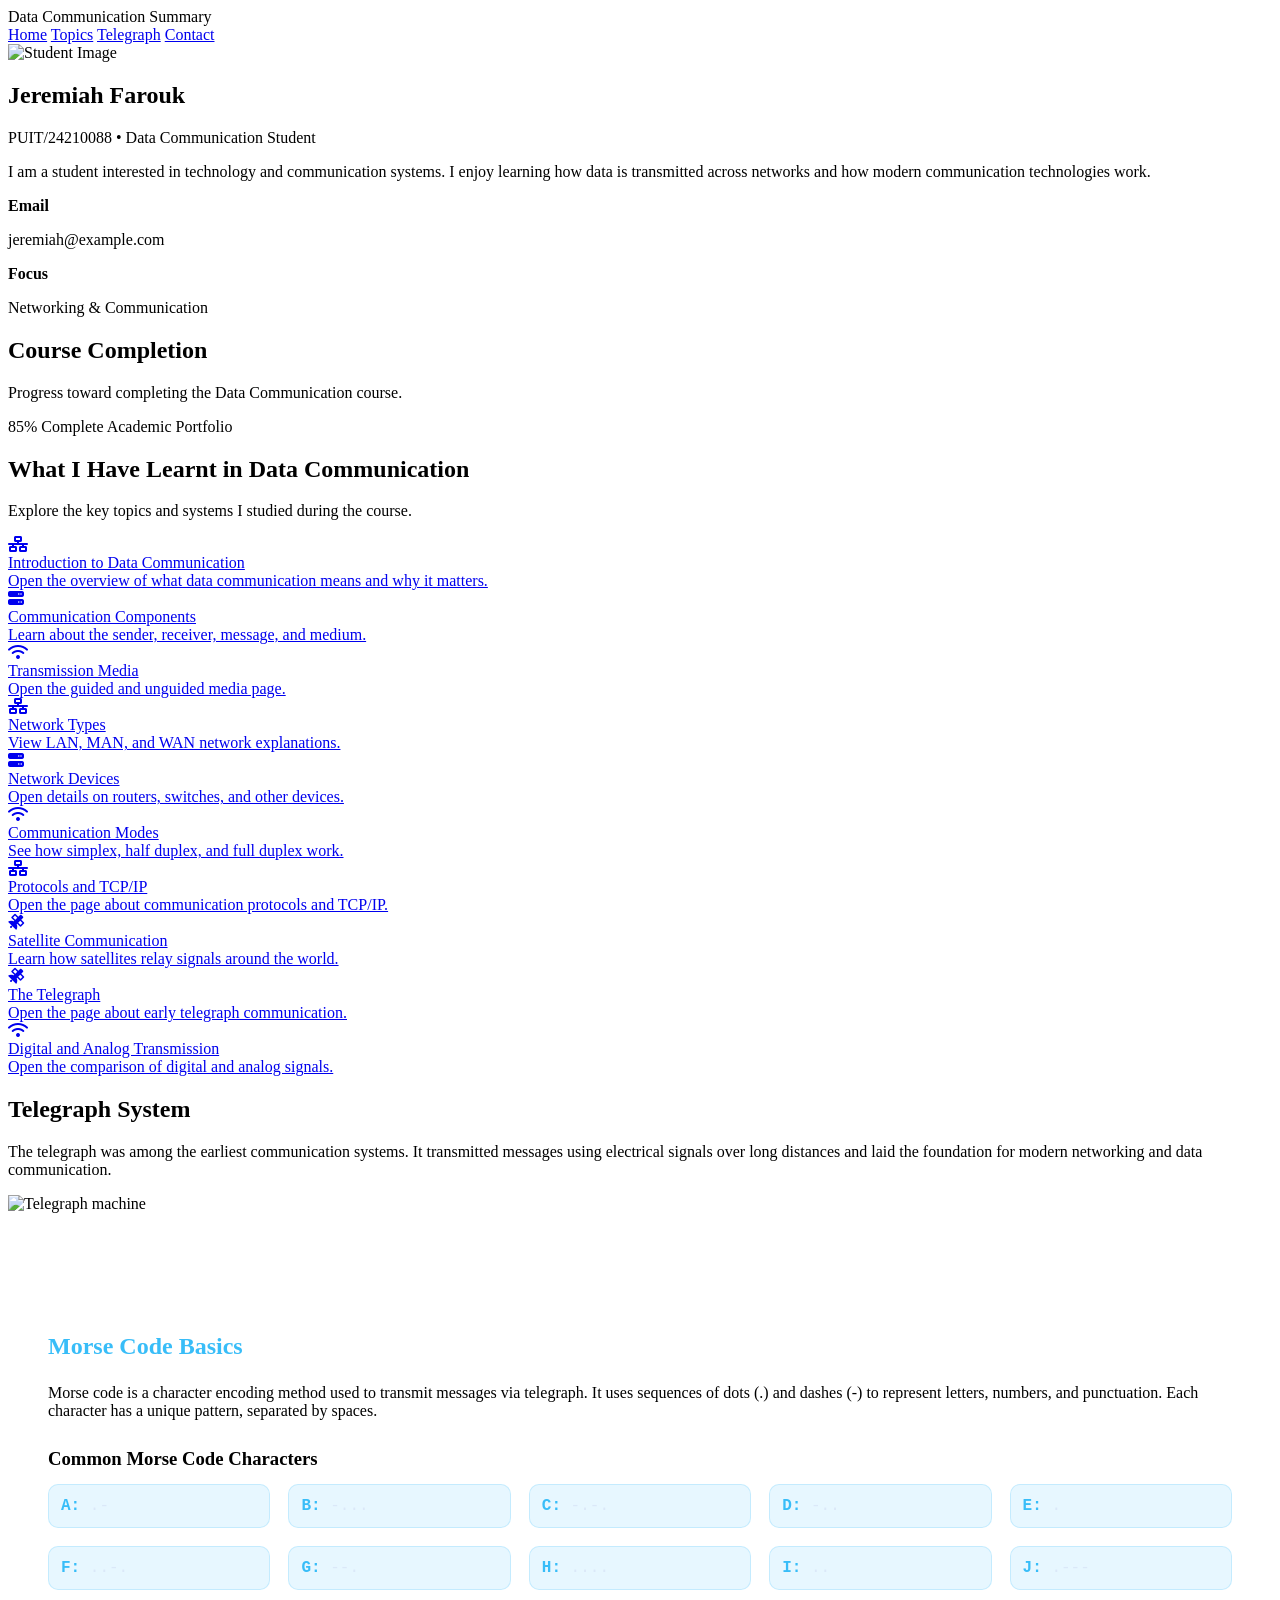
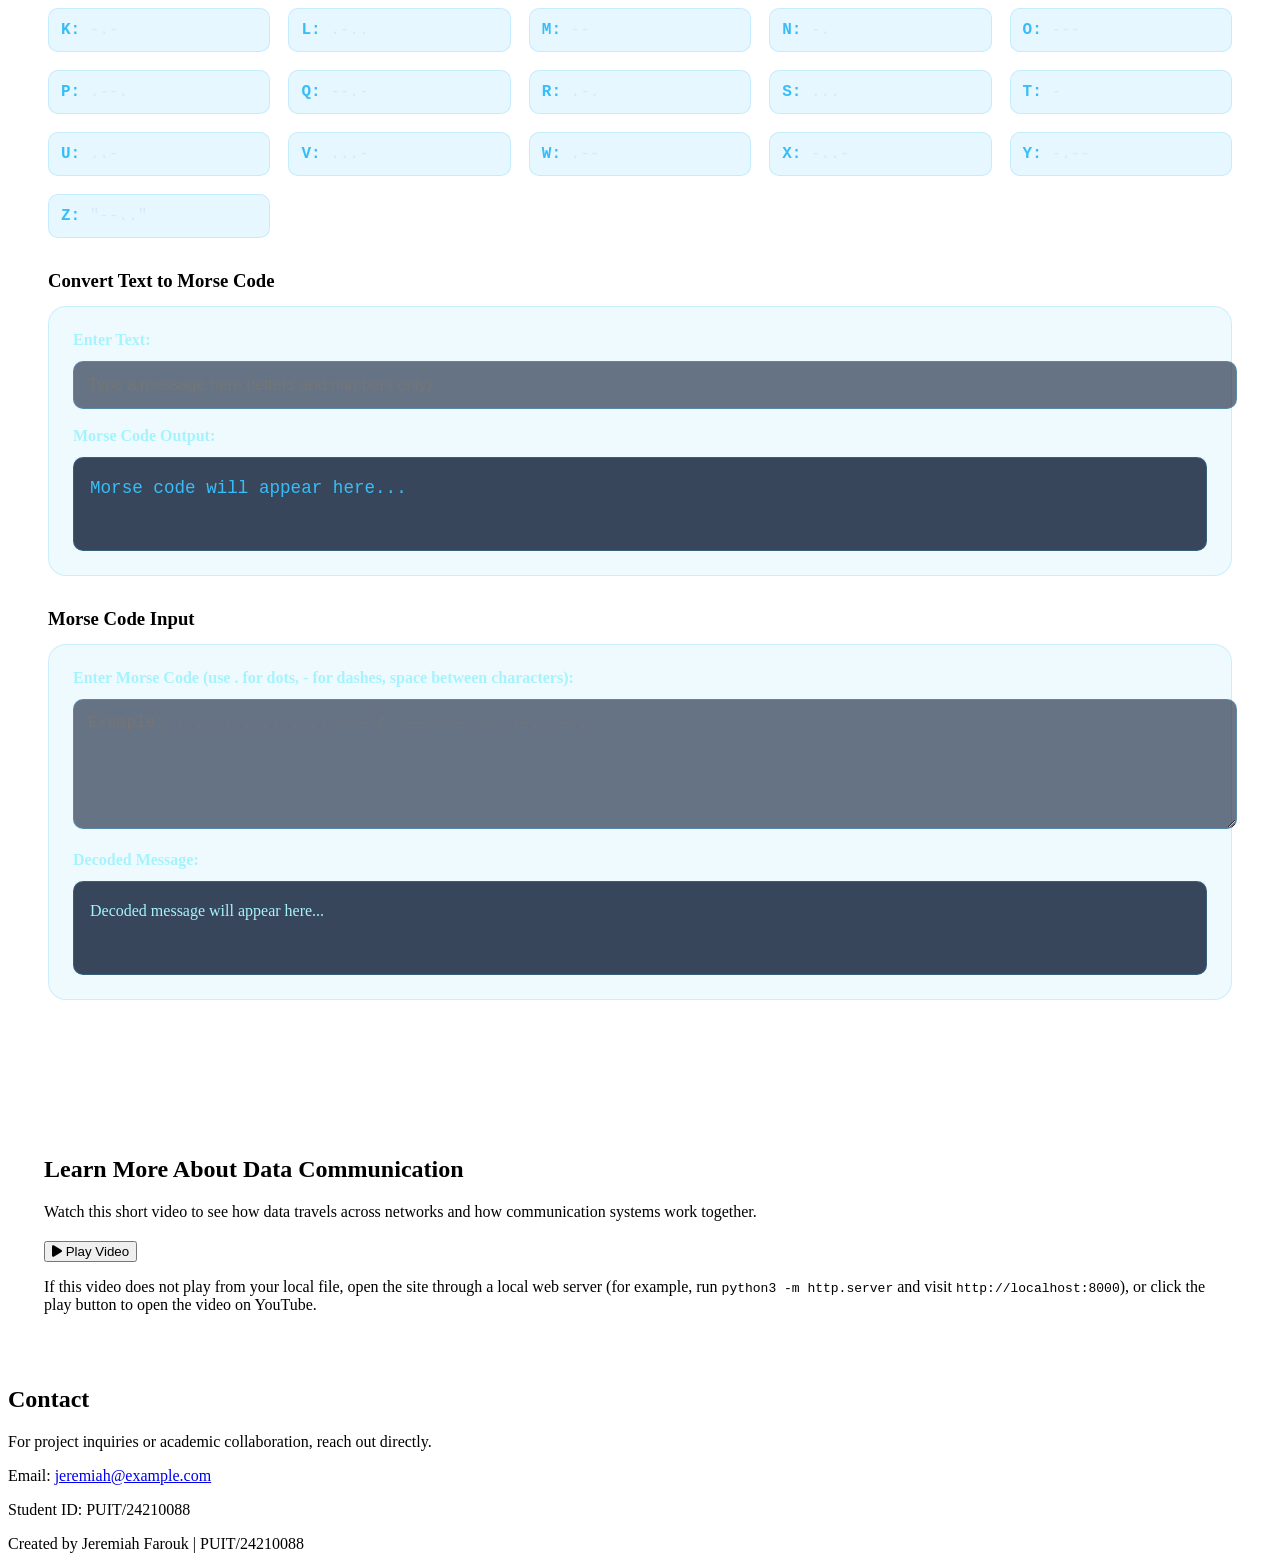
==== index.html @ 87578ac1 "Add files via upload" ====
<!DOCTYPE html>
<html lang="en">
<head>
  <meta charset="UTF-8">
  <meta name="viewport" content="width=device-width, initial-scale=1.0">
  <title>Data Communication Summary</title>
  <link rel="stylesheet" href="styles.css">
  <link rel="stylesheet" href="https://cdnjs.cloudflare.com/ajax/libs/font-awesome/6.4.0/css/all.min.css" integrity="sha512-p1Cm+S3X7RmOISVSu6Jz91FJjrNn3iDATC+6CDj1O7+snnVQoQu/6W+T7y9FqXsJCHmqqiVXd5N6eeGdX6f+Uw==" crossorigin="anonymous" referrerpolicy="no-referrer" />
</head>
<body>
  <div class="background-glow"></div>
  <nav class="sticky-nav">
    <div class="nav-brand">Data Communication Summary</div>
    <div class="nav-links">
      <a href="#home">Home</a>
      <a href="#topics">Topics</a>
      <a href="#telegraph">Telegraph</a>
      <a href="#contact">Contact</a>
    </div>
  </nav>
  <main>
    <section id="home" class="hero-section">
      <div class="container hero-grid">
        <div class="card profile-card">
          <div class="profile-head">
            <img src="profile.jpg" alt="Student Image">
            <div>
              <h2>Jeremiah Farouk</h2>
              <p class="subtle-text">PUIT/24210088 • Data Communication Student</p>
            </div>
          </div>
          <p class="intro-text">I am a student interested in technology and communication systems. I enjoy learning how data is transmitted across networks and how modern communication technologies work.</p>
          <div class="info-row">
            <div><strong>Email</strong><p>jeremiah@example.com</p></div>
            <div><strong>Focus</strong><p>Networking & Communication</p></div>
          </div>
        </div>
        <div class="card completion-card">
          <h2>Course Completion</h2>
          <p class="subtle-text">Progress toward completing the Data Communication course.</p>
          <div class="progress-bar">
            <div class="progress-fill" style="width: 85%;"></div>
          </div>
          <div class="progress-meta">
            <span>85% Complete</span>
            <span>Academic Portfolio</span>
          </div>
        </div>
      </div>
    </section>
    <section id="topics" class="topics-section">
      <div class="container">
        <div class="section-header">
          <div>
            <h2>What I Have Learnt in Data Communication</h2>
            <p class="subtle-text">Explore the key topics and systems I studied during the course.</p>
          </div>
        </div>
        <div class="folder-grid">
          <a class="folder-card" href="introduction.html">
            <div class="icon-wrap"><i class="fa-solid fa-network-wired"></i></div>
            <div class="folder-title">Introduction to Data Communication</div>
            <div class="folder-desc">Open the overview of what data communication means and why it matters.</div>
          </a>
          <a class="folder-card" href="components.html">
            <div class="icon-wrap"><i class="fa-solid fa-server"></i></div>
            <div class="folder-title">Communication Components</div>
            <div class="folder-desc">Learn about the sender, receiver, message, and medium.</div>
          </a>
          <a class="folder-card" href="transmission-media.html">
            <div class="icon-wrap"><i class="fa-solid fa-wifi"></i></div>
            <div class="folder-title">Transmission Media</div>
            <div class="folder-desc">Open the guided and unguided media page.</div>
          </a>
          <a class="folder-card" href="network-types.html">
            <div class="icon-wrap"><i class="fa-solid fa-network-wired"></i></div>
            <div class="folder-title">Network Types</div>
            <div class="folder-desc">View LAN, MAN, and WAN network explanations.</div>
          </a>
          <a class="folder-card" href="network-devices.html">
            <div class="icon-wrap"><i class="fa-solid fa-server"></i></div>
            <div class="folder-title">Network Devices</div>
            <div class="folder-desc">Open details on routers, switches, and other devices.</div>
          </a>
          <a class="folder-card" href="communication-modes.html">
            <div class="icon-wrap"><i class="fa-solid fa-wifi"></i></div>
            <div class="folder-title">Communication Modes</div>
            <div class="folder-desc">See how simplex, half duplex, and full duplex work.</div>
          </a>
          <a class="folder-card" href="protocols-tcpip.html">
            <div class="icon-wrap"><i class="fa-solid fa-network-wired"></i></div>
            <div class="folder-title">Protocols and TCP/IP</div>
            <div class="folder-desc">Open the page about communication protocols and TCP/IP.</div>
          </a>
          <a class="folder-card" href="satellite-communication.html">
            <div class="icon-wrap"><i class="fa-solid fa-satellite"></i></div>
            <div class="folder-title">Satellite Communication</div>
            <div class="folder-desc">Learn how satellites relay signals around the world.</div>
          </a>
          <a class="folder-card" href="telegraph.html">
            <div class="icon-wrap"><i class="fa-solid fa-satellite"></i></div>
            <div class="folder-title">The Telegraph</div>
            <div class="folder-desc">Open the page about early telegraph communication.</div>
          </a>
          <a class="folder-card" href="digital-analog.html">
            <div class="icon-wrap"><i class="fa-solid fa-wifi"></i></div>
            <div class="folder-title">Digital and Analog Transmission</div>
            <div class="folder-desc">Open the comparison of digital and analog signals.</div>
          </a>
        </div>
      </div>
    </section>
    <section id="telegraph" class="telegraph-highlight">
      <div class="container">
        <div class="card telegraph-card">
          <div class="telegraph-text">
            <h2>Telegraph System</h2>
            <p>The telegraph was among the earliest communication systems. It transmitted messages using electrical signals over long distances and laid the foundation for modern networking and data communication.</p>
          </div>
          <div class="telegraph-image-wrap">
            <img src="telegraph.jpg" alt="Telegraph machine">
          </div>
        </div>
      </div>
    </section>

    <!-- Morse Code Section -->
    <section class="morse-section">
      <div class="container">
        <div class="card" style="padding: 40px;">
          <h2 style="color: #38bdf8; margin-bottom: 24px;">Morse Code Basics</h2>
          
          <div class="page-content" style="max-width: 100%; padding: 0;">
            <p>Morse code is a character encoding method used to transmit messages via telegraph. It uses sequences of dots (.) and dashes (-) to represent letters, numbers, and punctuation. Each character has a unique pattern, separated by spaces.</p>
            
            <h3 style="margin-top: 28px; margin-bottom: 14px;">Common Morse Code Characters</h3>
            <div class="morse-table" style="display: grid; grid-template-columns: repeat(auto-fit, minmax(220px, 1fr)); gap: 18px; margin-bottom: 32px;">
              <div class="morse-item"><strong>A:</strong> .-</div>
              <div class="morse-item"><strong>B:</strong> -...</div>
              <div class="morse-item"><strong>C:</strong> -.-.</div>
              <div class="morse-item"><strong>D:</strong> -..</div>
              <div class="morse-item"><strong>E:</strong> .</div>
              <div class="morse-item"><strong>F:</strong> ..-.</div>
              <div class="morse-item"><strong>G:</strong> --.</div>
              <div class="morse-item"><strong>H:</strong> ....</div>
              <div class="morse-item"><strong>I:</strong> ..</div>
              <div class="morse-item"><strong>J:</strong> .---</div>
              <div class="morse-item"><strong>K:</strong> -.-</div>
              <div class="morse-item"><strong>L:</strong> .-..</div>
              <div class="morse-item"><strong>M:</strong> --</div>
              <div class="morse-item"><strong>N:</strong> -.</div>
              <div class="morse-item"><strong>O:</strong> ---</div>
              <div class="morse-item"><strong>P:</strong> .--.</div>
              <div class="morse-item"><strong>Q:</strong> --.-</div>
              <div class="morse-item"><strong>R:</strong> .-.</div>
              <div class="morse-item"><strong>S:</strong> ...</div>
              <div class="morse-item"><strong>T:</strong> -</div>
              <div class="morse-item"><strong>U:</strong> ..-</div>
              <div class="morse-item"><strong>V:</strong> ...-</div>
              <div class="morse-item"><strong>W:</strong> .--</div>
              <div class="morse-item"><strong>X:</strong> -..-</div>
              <div class="morse-item"><strong>Y:</strong> -.--</div>
              <div class="morse-item"><strong>Z:</strong> "--.."</div>
            </div>

            <h3 style="margin-top: 28px; margin-bottom: 14px;">Convert Text to Morse Code</h3>
            <div style="background: rgba(56, 189, 248, 0.08); border: 1px solid rgba(56, 189, 248, 0.2); border-radius: 18px; padding: 24px; margin-bottom: 32px;">
              <label style="display: block; margin-bottom: 12px; color: #a5f3fc; font-weight: 600;">Enter Text:</label>
              <input 
                type="text" 
                id="textInput" 
                placeholder="Type a message here (letters and numbers only)" 
                style="width: 100%; padding: 14px; border: 1px solid rgba(56, 189, 248, 0.3); border-radius: 10px; background: rgba(10, 25, 50, 0.6); color: #e5f7ff; font-size: 1rem; margin-bottom: 18px;"
              >
              
              <label style="display: block; margin-bottom: 12px; color: #a5f3fc; font-weight: 600;">Morse Code Output:</label>
              <div 
                id="morseOutput" 
                style="background: rgba(10, 25, 50, 0.8); padding: 16px; border-radius: 10px; min-height: 60px; color: #38bdf8; font-family: 'Courier New', monospace; font-size: 1.1rem; word-break: break-all; line-height: 1.6; border: 1px solid rgba(56, 189, 248, 0.2);"
              >
                Morse code will appear here...
              </div>
            </div>

            <h3 style="margin-top: 28px; margin-bottom: 14px;">Morse Code Input</h3>
            <div style="background: rgba(56, 189, 248, 0.08); border: 1px solid rgba(56, 189, 248, 0.2); border-radius: 18px; padding: 24px;">
              <label style="display: block; margin-bottom: 12px; color: #a5f3fc; font-weight: 600;">Enter Morse Code (use . for dots, - for dashes, space between characters):</label>
              <textarea 
                id="morseInput" 
                placeholder="Example: .... . .-.. .-.. --- / .-- --- .-. .-.. -.." 
                style="width: 100%; padding: 14px; border: 1px solid rgba(56, 189, 248, 0.3); border-radius: 10px; background: rgba(10, 25, 50, 0.6); color: #e5f7ff; font-size: 1rem; font-family: 'Courier New', monospace; min-height: 100px; margin-bottom: 18px; resize: vertical;"
              ></textarea>
              
              <label style="display: block; margin-bottom: 12px; color: #a5f3fc; font-weight: 600;">Decoded Message:</label>
              <div 
                id="decodedOutput" 
                style="background: rgba(10, 25, 50, 0.8); padding: 16px; border-radius: 10px; min-height: 60px; color: #a5f3fc; font-size: 1rem; word-break: break-all; line-height: 1.6; border: 1px solid rgba(56, 189, 248, 0.2);"
              >
                Decoded message will appear here...
              </div>
            </div>
          </div>
        </div>
      </div>
    </section>

    <section class="video-section">
      <div class="container">
        <div class="card" style="padding: 36px;">
          <div class="section-header" style="margin-bottom: 20px;">
            <div>
              <h2>Learn More About Data Communication</h2>
              <p class="subtle-text">Watch this short video to see how data travels across networks and how communication systems work together.</p>
            </div>
          </div>
          <div class="video-wrapper">
            <div class="video-placeholder" data-src="https://www.youtube.com/embed/dJfwgqB3XVE?si=1-KrAoKsZVcilVrt" data-watch="https://www.youtube.com/watch?v=dJfwgqB3XVE">
              <div class="video-poster">
                <button class="video-play-button" aria-label="Play video"><i class="fa-solid fa-play"></i> Play Video</button>
              </div>
            </div>
          </div>
          <p class="subtle-text" id="video-note" style="margin-top: 16px;">If this video does not play from your local file, open the site through a local web server (for example, run <code>python3 -m http.server</code> and visit <code>http://localhost:8000</code>), or click the play button to open the video on YouTube.</p>
        </div>
      </div>
    </section>

    <section id="contact" class="contact-section">
      <div class="container">
        <div class="card contact-card">
          <h2>Contact</h2>
          <p class="subtle-text">For project inquiries or academic collaboration, reach out directly.</p>
          <p>Email: <a href="mailto:jeremiah@example.com">jeremiah@example.com</a></p>
          <p>Student ID: PUIT/24210088</p>
        </div>
      </div>
    </section>
  </main>
  <footer class="site-footer">
    Created by Jeremiah Farouk | PUIT/24210088
  </footer>

  <style>
    .morse-item {
      background: rgba(56, 189, 248, 0.12);
      padding: 12px;
      border-radius: 10px;
      border: 1px solid rgba(56, 189, 248, 0.2);
      color: #dbe8f8;
      font-family: 'Courier New', monospace;
    }

    .morse-item strong {
      color: #38bdf8;
    }

    .morse-section {
      padding: 60px 0;
    }
  </style>

  <script>
    // Morse code dictionary
    const morseDict = {
      'A': '.-', 'B': '-...', 'C': '-.-.', 'D': '-..', 'E': '.', 
      'F': '..-.', 'G': '--.', 'H': '....', 'I': '..', 'J': '.---',
      'K': '-.-', 'L': '.-..', 'M': '--', 'N': '-.', 'O': '---',
      'P': '.--.', 'Q': '--.-', 'R': '.-.', 'S': '...', 'T': '-',
      'U': '..-', 'V': '...-', 'W': '.--', 'X': '-..-', 'Y': '-.--',
      'Z': '--..', '0': '-----', '1': '.----', '2': '..---', '3': '...--',
      '4': '....-', '5': '.....', '6': '-....', '7': '--...', '8': '---..',
      '9': '----.'
    };

    // Reverse dictionary for decoding
    const reverseMorseDict = {};
    for (let char in morseDict) {
      reverseMorseDict[morseDict[char]] = char;
    }

    // Text to Morse conversion
    document.getElementById('textInput')?.addEventListener('input', function() {
      const text = this.value.toUpperCase();
      let morse = '';
      for (let char of text) {
        if (morseDict[char]) {
          morse += morseDict[char] + ' ';
        } else if (char === ' ') {
          morse += '/ ';
        }
      }
      document.getElementById('morseOutput').textContent = morse.trim() || 'Morse code will appear here...';
    });

    // Morse to Text conversion
    document.getElementById('morseInput')?.addEventListener('input', function() {
      const morse = this.value.trim();
      const chars = morse.split(' ');
      let text = '';
      for (let code of chars) {
        if (code === '/') {
          text += ' ';
        } else if (reverseMorseDict[code]) {
          text += reverseMorseDict[code];
        }
      }
      document.getElementById('decodedOutput').textContent = text || 'Decoded message will appear here...';
    });
  </script>

  <script>
    // Lazy-load YouTube iframe or open YouTube when file://
    (function() {
        function loadIframe(placeholder) {
        const src = placeholder.dataset.src;
        const iframe = document.createElement('iframe');
        iframe.src = src;
        iframe.title = placeholder.dataset.title || 'Embedded video';
        iframe.frameBorder = '0';
        iframe.allow = 'accelerometer; autoplay; clipboard-write; encrypted-media; gyroscope; picture-in-picture; web-share';
        iframe.referrerPolicy = 'strict-origin-when-cross-origin';
        iframe.allowFullscreen = true;
        iframe.style.position = 'absolute';
        iframe.style.inset = '0';
        iframe.style.width = '100%';
        iframe.style.height = '100%';
        // replace placeholder with iframe
        const wrapper = placeholder.parentElement;
        wrapper.innerHTML = '';
        wrapper.appendChild(iframe);
        // add a quick fallback link under the player
        const note = document.getElementById('video-note');
        if (note) note.innerHTML = 'If the player shows "Video unavailable", <a href="' + placeholder.dataset.watch + '" target="_blank">watch on YouTube</a>.';
      }

      document.querySelectorAll('.video-placeholder').forEach(function(placeholder) {
        const btn = placeholder.querySelector('.video-play-button');
        btn.addEventListener('click', function() {
          // If page is served via file://, open YouTube in new tab instead
          if (location.protocol === 'file:') {
            const watch = placeholder.dataset.watch;
            if (confirm('This video may not play when the page is opened from the file system. Open on YouTube instead?')) {
              window.open(watch, '_blank');
            }
            return;
          }
          loadIframe(placeholder);
        });
      });
    })();
  </script>
</body>
</html>
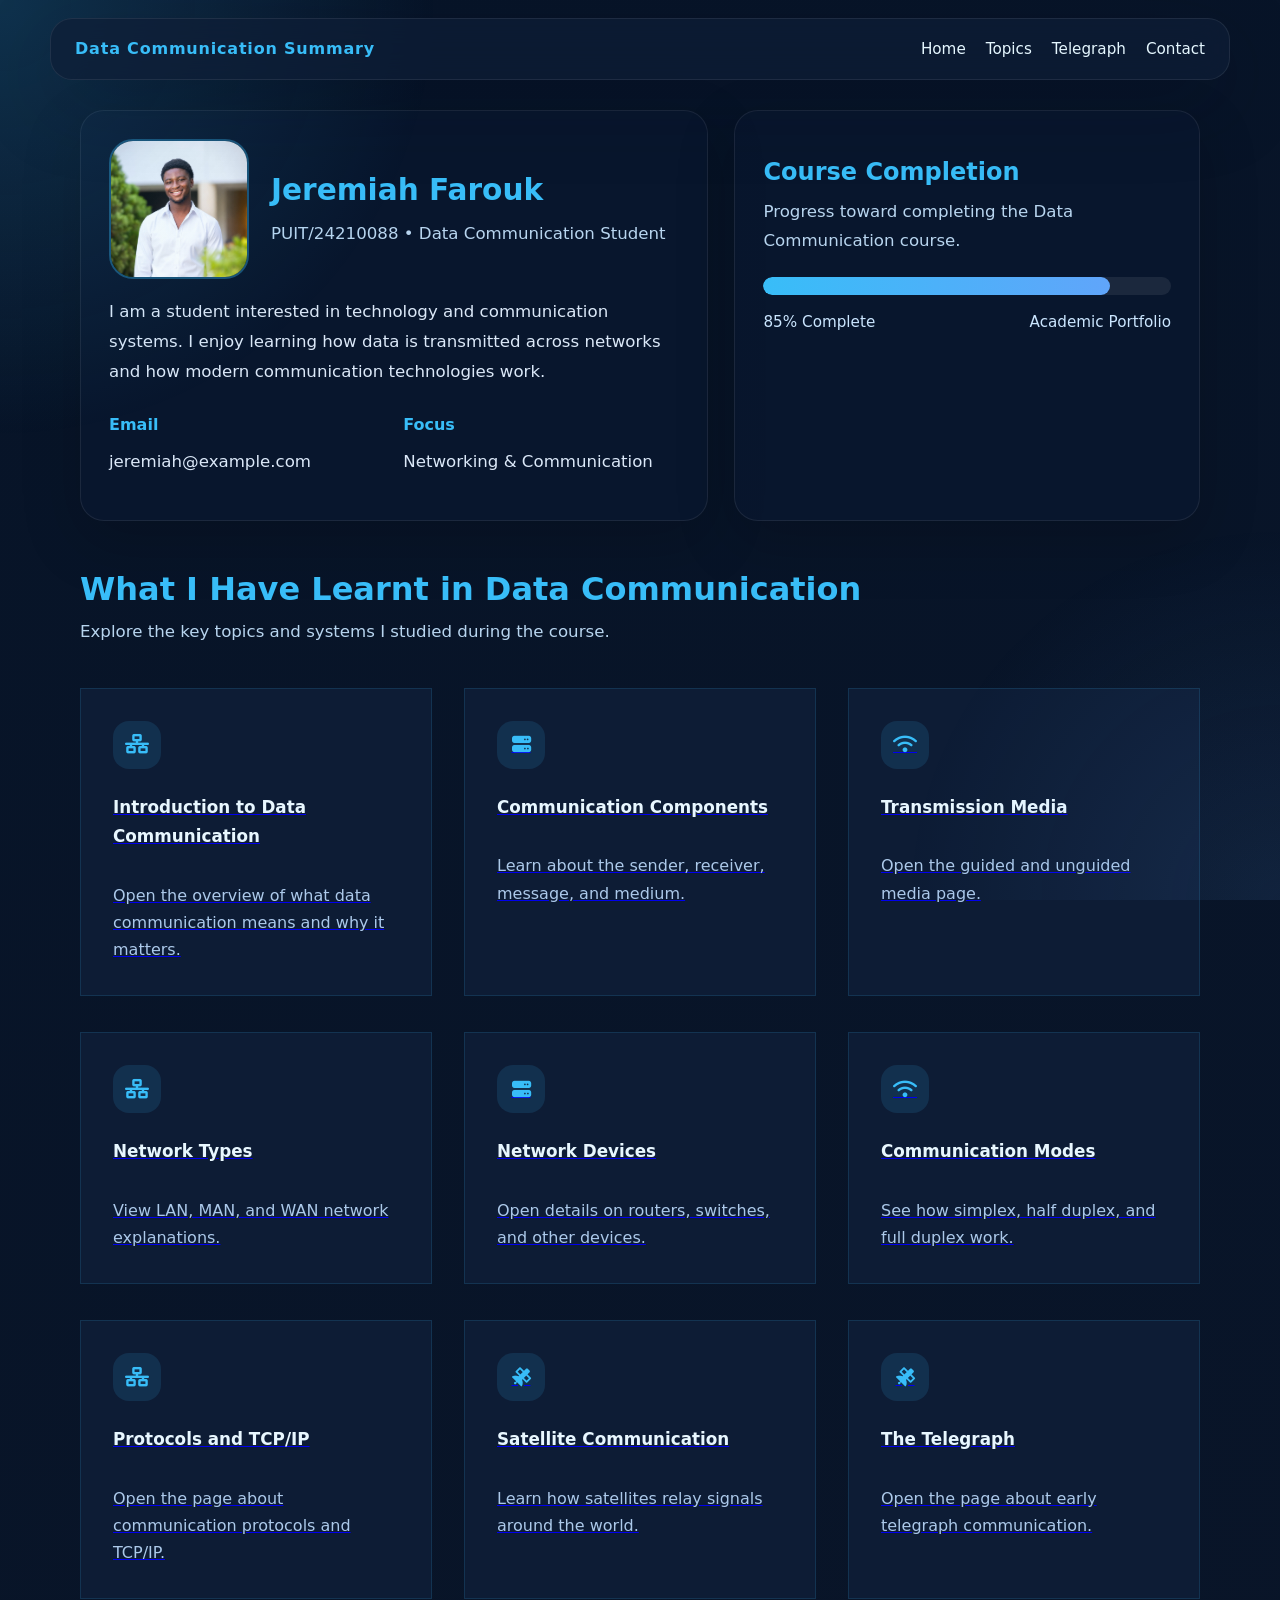
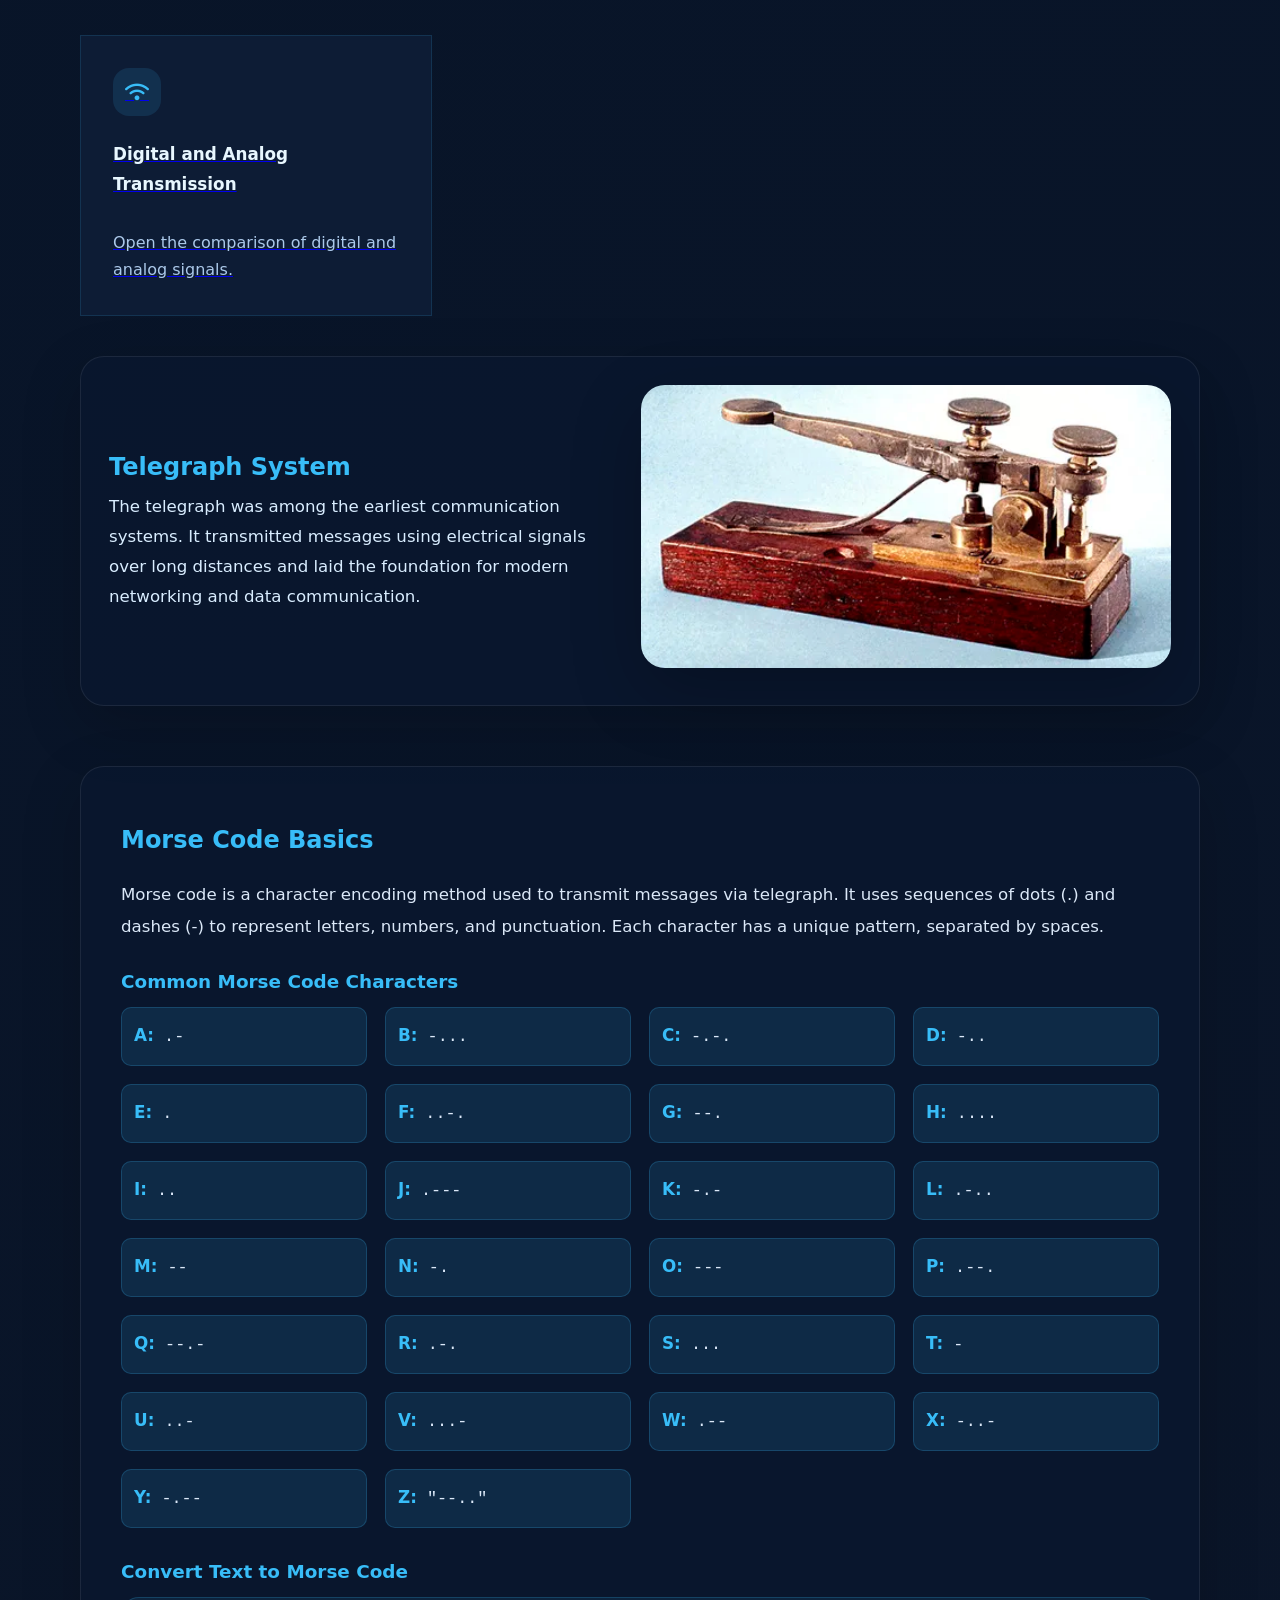
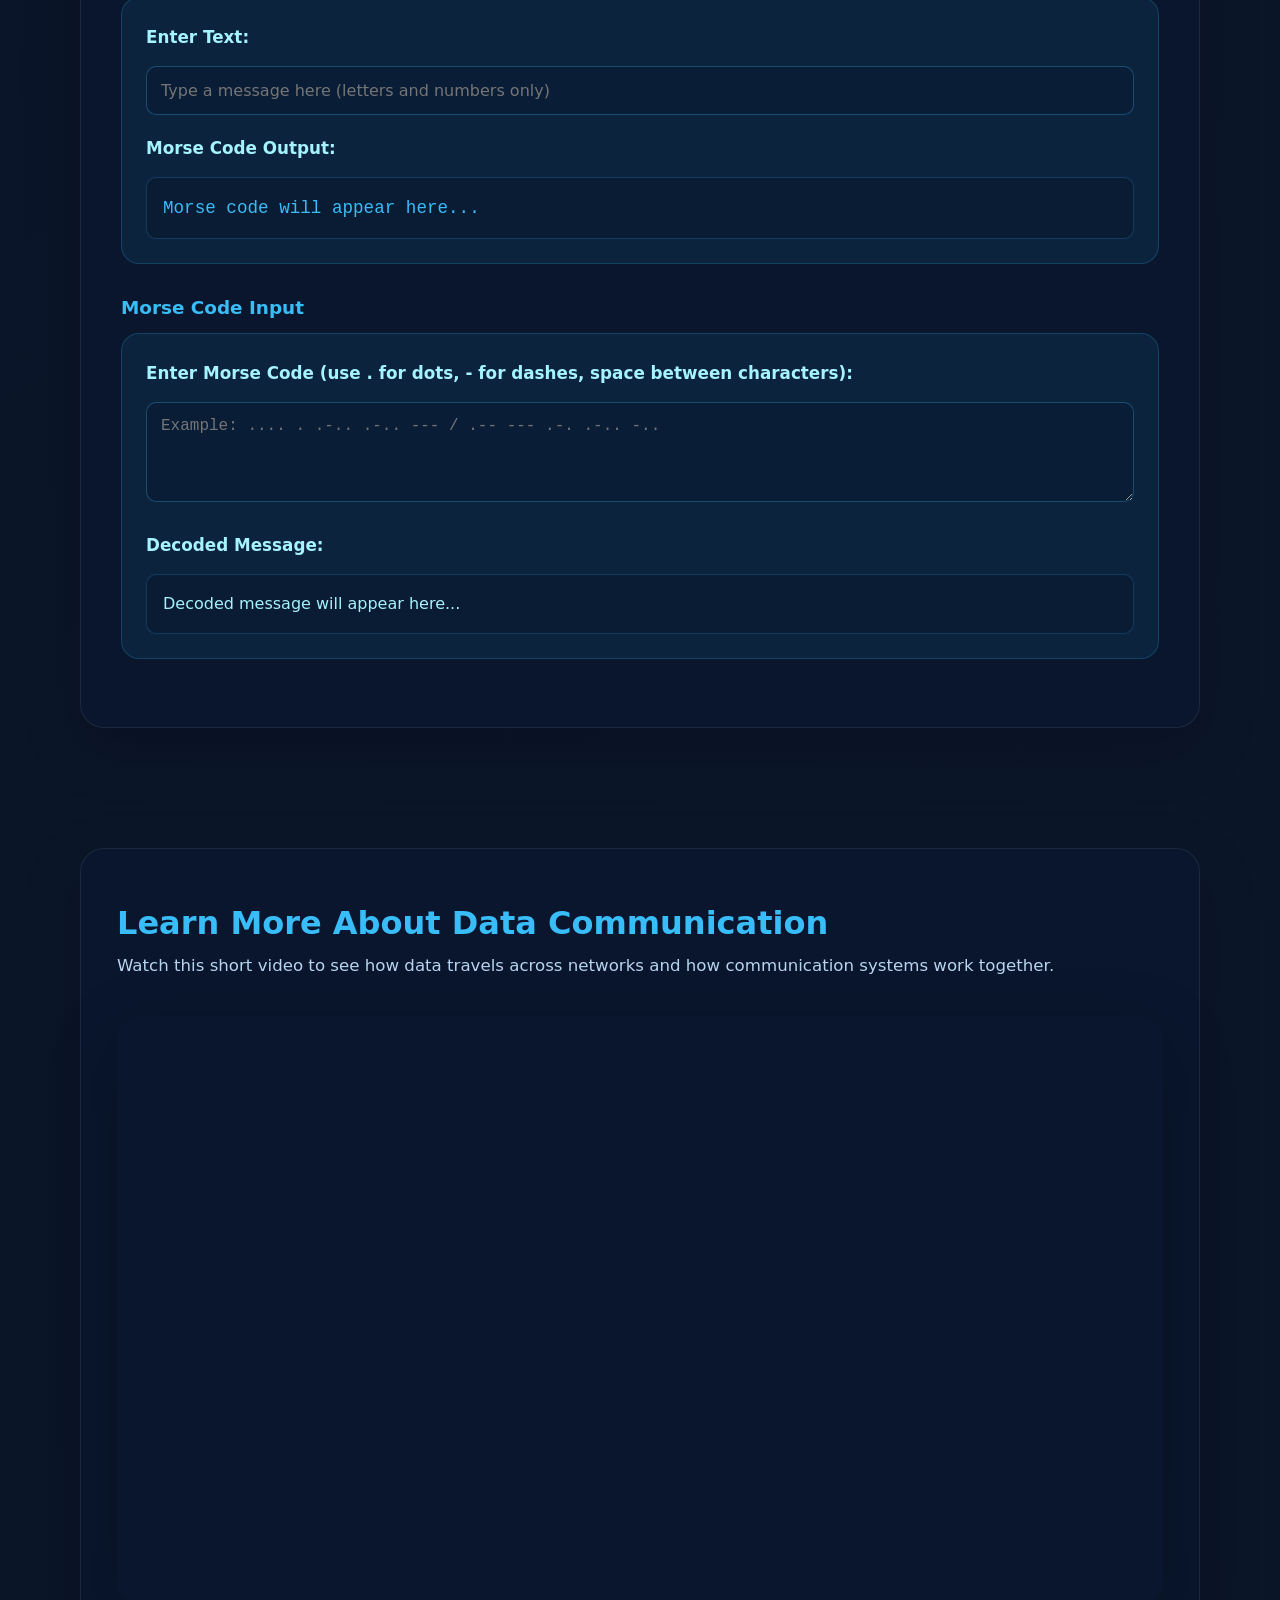
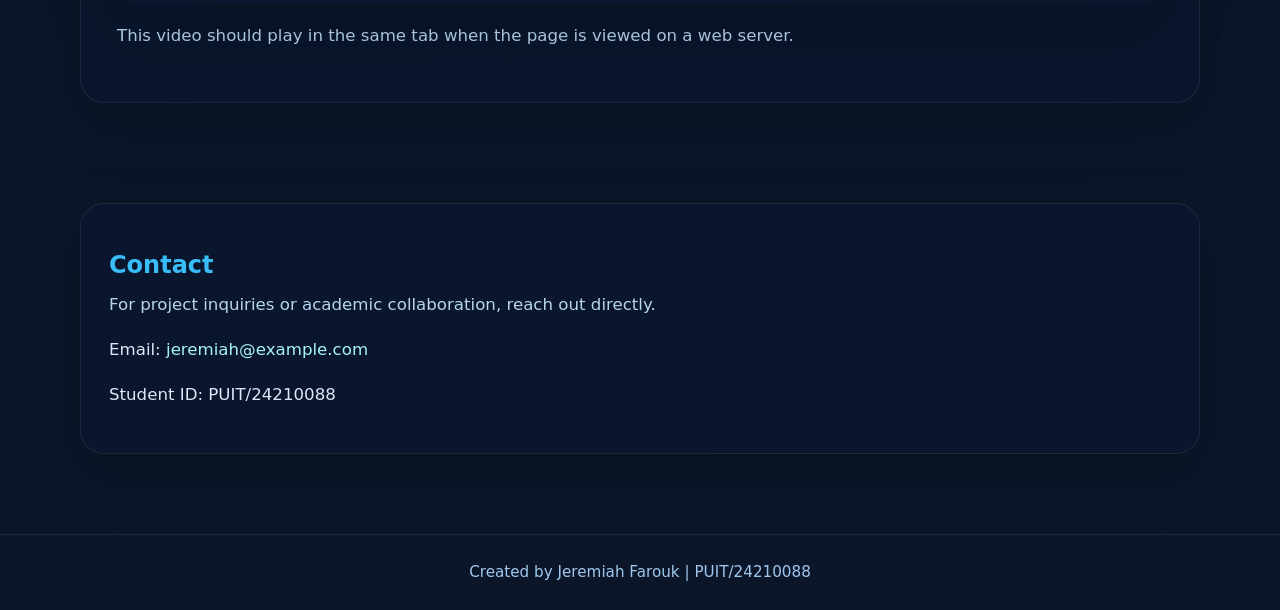
==== commit 6aaef3b3: "Add files via upload" ====
--- a/index.html
+++ b/index.html
@@ -214,13 +214,9 @@
             </div>
           </div>
           <div class="video-wrapper">
-            <div class="video-placeholder" data-src="https://www.youtube.com/embed/dJfwgqB3XVE?si=1-KrAoKsZVcilVrt" data-watch="https://www.youtube.com/watch?v=dJfwgqB3XVE">
-              <div class="video-poster">
-                <button class="video-play-button" aria-label="Play video"><i class="fa-solid fa-play"></i> Play Video</button>
-              </div>
-            </div>
-          </div>
-          <p class="subtle-text" id="video-note" style="margin-top: 16px;">If this video does not play from your local file, open the site through a local web server (for example, run <code>python3 -m http.server</code> and visit <code>http://localhost:8000</code>), or click the play button to open the video on YouTube.</p>
+            <iframe width="560" height="315" src="https://www.youtube.com/embed/dJfwgqB3XVE?si=1-KrAoKsZVcilVrt" title="YouTube video player" frameborder="0" allow="accelerometer; autoplay; clipboard-write; encrypted-media; gyroscope; picture-in-picture; web-share" referrerpolicy="strict-origin-when-cross-origin" allowfullscreen></iframe>
+          </div>
+          <p class="subtle-text" id="video-note" style="margin-top: 16px;">This video should play in the same tab when the page is viewed on a web server.</p>
         </div>
       </div>
     </section>
--- a/styles.css
+++ b/styles.css
@@ -0,0 +1,474 @@
+* {
+  margin: 0;
+  padding: 0;
+  box-sizing: border-box;
+  font-family: 'Inter', system-ui, -apple-system, BlinkMacSystemFont, 'Segoe UI', sans-serif;
+}
+
+:root {
+  --bg-start: #071428;
+  --bg-mid: #0f172a;
+  --bg-end: #102a46;
+  --glass: rgba(10, 25, 50, 0.55);
+  --glass-strong: rgba(10, 25, 50, 0.78);
+  --accent: #38bdf8;
+  --accent-soft: rgba(56, 189, 248, 0.16);
+  --text: #e5f7ff;
+  --muted: #a8c8e9;
+}
+
+html {
+  scroll-behavior: smooth;
+}
+
+body {
+  min-height: 100vh;
+  background: linear-gradient(150deg, var(--bg-start), var(--bg-mid), var(--bg-end));
+  background-size: 320% 320%;
+  color: var(--text);
+  position: relative;
+  overflow-x: hidden;
+  font-size: 16px;
+  line-height: 1.75;
+}
+
+.background-glow {
+  position: fixed;
+  inset: 0;
+  background: radial-gradient(circle at top left, rgba(56, 189, 248, 0.18), transparent 28%),
+              radial-gradient(circle at bottom right, rgba(96, 165, 250, 0.1), transparent 24%);
+  pointer-events: none;
+}
+
+body::before {
+  content: '';
+  position: fixed;
+  inset: 0;
+  background: repeating-radial-gradient(circle at center, rgba(255,255,255,0.01), transparent 100px);
+  opacity: 0.15;
+  pointer-events: none;
+}
+
+@keyframes gradientShift {
+  0%, 100% { background-position: 0% 50%; }
+  50% { background-position: 100% 50%; }
+}
+
+body {
+  animation: gradientShift 18s ease infinite;
+}
+
+.sticky-nav {
+  position: fixed;
+  top: 18px;
+  left: 50%;
+  transform: translateX(-50%);
+  width: calc(100% - 40px);
+  max-width: 1180px;
+  background: rgba(15, 30, 55, 0.72);
+  backdrop-filter: blur(18px);
+  border: 1px solid rgba(255, 255, 255, 0.08);
+  border-radius: 22px;
+  padding: 16px 24px;
+  display: flex;
+  align-items: center;
+  justify-content: space-between;
+  gap: 20px;
+  z-index: 50;
+  box-shadow: 0 24px 80px rgba(3, 12, 32, 0.22);
+}
+
+.nav-brand {
+  font-size: 1rem;
+  font-weight: 700;
+  letter-spacing: 0.05em;
+  color: var(--accent);
+}
+
+.nav-links {
+  display: flex;
+  align-items: center;
+  gap: 20px;
+  flex-wrap: wrap;
+}
+
+.nav-links a {
+  color: var(--text);
+  text-decoration: none;
+  font-size: 0.95rem;
+  transition: color 0.2s ease;
+}
+
+.nav-links a:hover {
+  color: #a5f3fc;
+}
+
+main {
+  padding-top: 110px;
+}
+
+.container {
+  width: min(1120px, calc(100% - 36px));
+  margin: 0 auto;
+}
+
+.card {
+  background: var(--glass);
+  border: 1px solid rgba(255, 255, 255, 0.08);
+  border-radius: 24px;
+  box-shadow: 0 20px 60px rgba(0, 0, 0, 0.18);
+  transition: transform 0.28s ease, box-shadow 0.28s ease, border-color 0.28s ease;
+}
+
+.card:hover {
+  transform: translateY(-10px);
+  box-shadow: 0 28px 90px rgba(17, 34, 68, 0.28);
+  border-color: rgba(56, 189, 248, 0.24);
+}
+
+.hero-grid {
+  display: grid;
+  grid-template-columns: 1.35fr 1fr;
+  gap: 26px;
+}
+
+.profile-card,
+.completion-card,
+.telegraph-card,
+.contact-card {
+  padding: 28px;
+}
+
+.profile-head {
+  display: flex;
+  align-items: center;
+  gap: 22px;
+}
+
+.profile-head img {
+  width: 140px;
+  height: 140px;
+  object-fit: cover;
+  border-radius: 24px;
+  border: 2px solid rgba(56, 189, 248, 0.35);
+}
+
+.profile-card h2 {
+  color: var(--accent);
+  font-size: 1.85rem;
+}
+
+.subtle-text {
+  color: #b8d5ef;
+  line-height: 1.75;
+}
+
+.intro-text {
+  margin-top: 18px;
+  color: #dbe8f8;
+  line-height: 1.8;
+}
+
+.info-row {
+  display: grid;
+  grid-template-columns: repeat(2, minmax(0, 1fr));
+  gap: 18px;
+  margin-top: 24px;
+}
+
+.info-row strong {
+  display: block;
+  color: var(--accent);
+  margin-bottom: 8px;
+}
+
+.completion-card h2,
+.telegraph-card h2,
+.contact-card h2,
+.section-header h2 {
+  color: var(--accent);
+}
+
+.progress-bar {
+  width: 100%;
+  height: 18px;
+  background: rgba(255, 255, 255, 0.08);
+  border-radius: 999px;
+  overflow: hidden;
+  margin: 22px 0 14px;
+}
+
+.progress-fill {
+  height: 100%;
+  background: linear-gradient(90deg, #38bdf8, #60a5fa);
+  border-radius: 999px;
+}
+
+.progress-meta {
+  display: flex;
+  justify-content: space-between;
+  color: #cbe6ff;
+  font-size: 0.95rem;
+}
+
+.topics-section {
+  margin-top: 30px;
+}
+
+.section-header {
+  display: flex;
+  justify-content: space-between;
+  align-items: flex-end;
+  margin-bottom: 26px;
+}
+
+.section-header h2 {
+  font-size: 2rem;
+  margin-bottom: 8px;
+}
+
+.folder-grid {
+  display: grid;
+  grid-template-columns: repeat(auto-fit, minmax(300px, 1fr));
+  gap: 32px;
+  row-gap: 36px;
+}
+
+.folder-card {
+  display: flex;
+  flex-direction: column;
+  gap: 24px;
+  padding: 32px;
+  min-height: 240px;
+  align-items: flex-start;
+  background: rgba(15, 30, 55, 0.86);
+  border: 1px solid rgba(56, 189, 248, 0.14);
+}
+
+.folder-card:hover {
+  transform: translateY(-14px);
+  border-color: rgba(56, 189, 248, 0.32);
+  box-shadow: 0 36px 90px rgba(56, 189, 248, 0.14);
+}
+
+.icon-wrap {
+  width: 48px;
+  height: 48px;
+  display: inline-flex;
+  align-items: center;
+  justify-content: center;
+  border-radius: 16px;
+  background: rgba(56, 189, 248, 0.12);
+  color: var(--accent);
+}
+
+.icon-wrap i {
+  font-size: 1.2rem;
+}
+
+.folder-title {
+  font-size: 1.05rem;
+  font-weight: 700;
+  color: #e8f7ff;
+}
+
+.folder-title {
+  margin-bottom: 6px;
+}
+
+.folder-desc {
+  line-height: 1.7;
+  color: #acc9ea;
+}
+
+.folder-card a {
+  display: block;
+  margin-top: 8px;
+  color: #a5f3fc;
+  text-decoration: none;
+}
+
+.telegraph-highlight {
+  margin-top: 40px;
+}
+
+.telegraph-card {
+  display: grid;
+  grid-template-columns: 1fr 1.05fr;
+  gap: 28px;
+  align-items: center;
+}
+
+.telegraph-card p {
+  line-height: 1.8;
+  color: #d9edff;
+}
+
+.telegraph-image-wrap img {
+  width: 100%;
+  border-radius: 24px;
+  object-fit: cover;
+  box-shadow: 0 24px 70px rgba(0, 0, 0, 0.22);
+}
+
+.contact-section {
+  margin: 40px 0 80px;
+}
+
+.contact-card a {
+  color: #a5f3fc;
+  text-decoration: none;
+}
+
+.video-section {
+  padding: 60px 0;
+}
+
+.video-wrapper {
+  position: relative;
+  width: 100%;
+  overflow: hidden;
+  border-radius: 24px;
+  box-shadow: 0 22px 70px rgba(0, 0, 0, 0.22);
+}
+
+.video-wrapper::before {
+  content: '';
+  display: block;
+  padding-top: 56.25%;
+}
+
+.video-wrapper iframe {
+  position: absolute;
+  inset: 0;
+  width: 100%;
+  height: 100%;
+  border: 0;
+}
+
+/* Video placeholder and play button */
+.video-placeholder {
+  position: relative;
+  width: 100%;
+  background: linear-gradient(180deg, rgba(3,12,32,0.6), rgba(3,12,32,0.8));
+  min-height: 260px;
+  display: flex;
+  align-items: center;
+  justify-content: center;
+}
+
+.video-poster {
+  text-align: center;
+}
+
+.video-play-button {
+  display: inline-flex;
+  gap: 10px;
+  align-items: center;
+  background: linear-gradient(90deg, #38bdf8, #60a5fa);
+  color: #052034;
+  border: none;
+  padding: 12px 18px;
+  font-weight: 700;
+  border-radius: 999px;
+  cursor: pointer;
+  box-shadow: 0 12px 28px rgba(56,189,248,0.14);
+}
+
+.video-play-button i {
+  font-size: 1rem;
+}
+
+.site-footer {
+  text-align: center;
+  padding: 24px 0;
+  color: #9fc7ee;
+  font-size: 0.95rem;
+  border-top: 1px solid rgba(255, 255, 255, 0.08);
+}
+
+@media (max-width: 980px) {
+  .hero-grid,
+  .telegraph-card {
+    grid-template-columns: 1fr;
+  }
+
+  .nav-links {
+    justify-content: center;
+  }
+}
+
+@media (max-width: 720px) {
+  .sticky-nav {
+    flex-direction: column;
+    align-items: stretch;
+    padding: 18px;
+  }
+
+  .nav-links {
+    justify-content: center;
+    gap: 12px;
+  }
+
+  .hero-grid {
+    grid-template-columns: 1fr;
+  }
+
+  .info-row {
+    grid-template-columns: 1fr;
+  }
+
+  .section-header {
+    align-items: flex-start;
+    gap: 16px;
+  }
+
+  .folder-card {
+    min-height: 240px;
+  }
+}
+
+/* Improved readability for page explanations */
+.page-content,
+.content,
+article,
+.article-body {
+  max-width: 920px;
+  margin: 0 auto 28px;
+  padding: 22px 18px;
+  font-size: 1.05rem;
+  line-height: 1.9;
+  color: #e6f6ff;
+}
+
+h1, h2, h3, h4 {
+  color: var(--accent);
+  margin-top: 18px;
+  margin-bottom: 10px;
+  line-height: 1.25;
+}
+
+h1 { font-size: 2rem; }
+h2 { font-size: 1.5rem; }
+h3 { font-size: 1.15rem; }
+
+p {
+  margin-bottom: 16px;
+  color: #dbe8f8;
+  font-size: 1.04rem;
+}
+
+ul, ol {
+  margin: 12px 0 18px 1.2rem;
+  color: #dbe8f8;
+}
+
+@media (max-width: 720px) {
+  .page-content,
+  .content,
+  article,
+  .article-body {
+    padding: 18px 14px;
+    font-size: 1rem;
+  }
+}
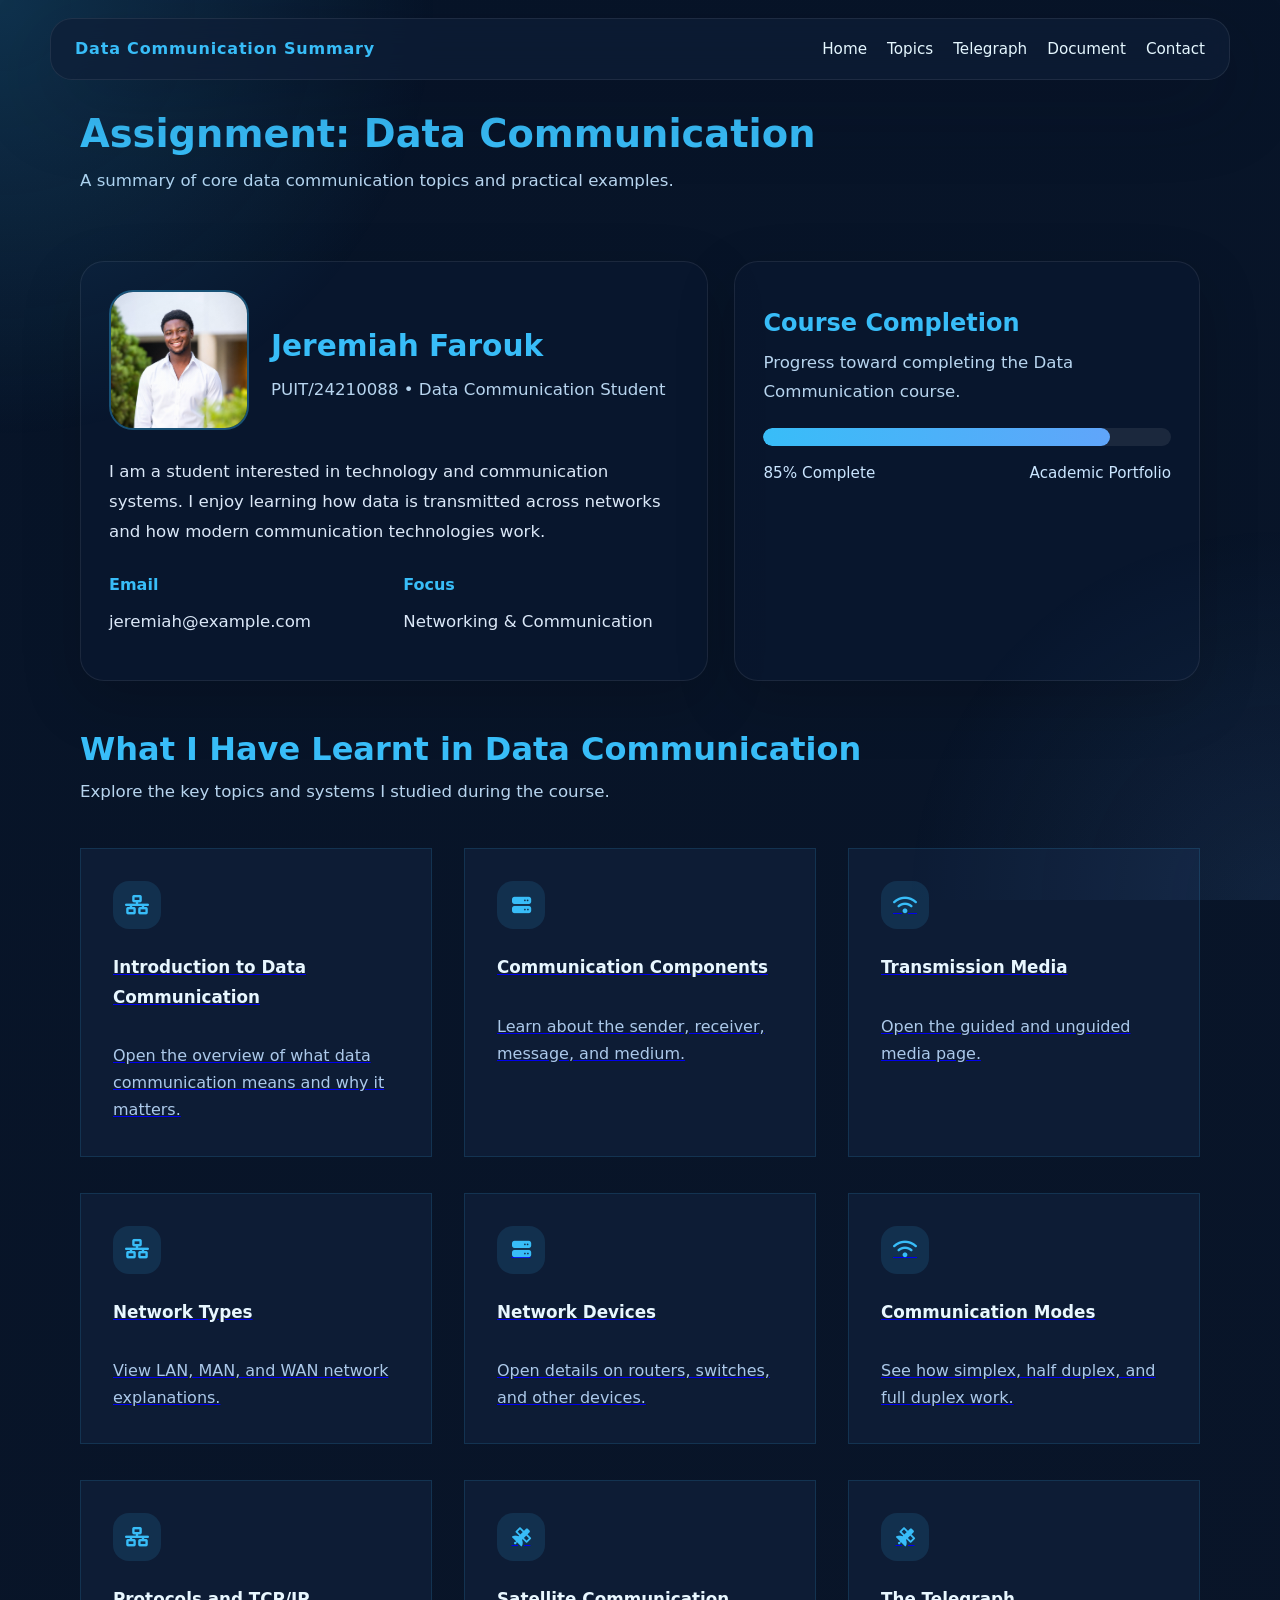
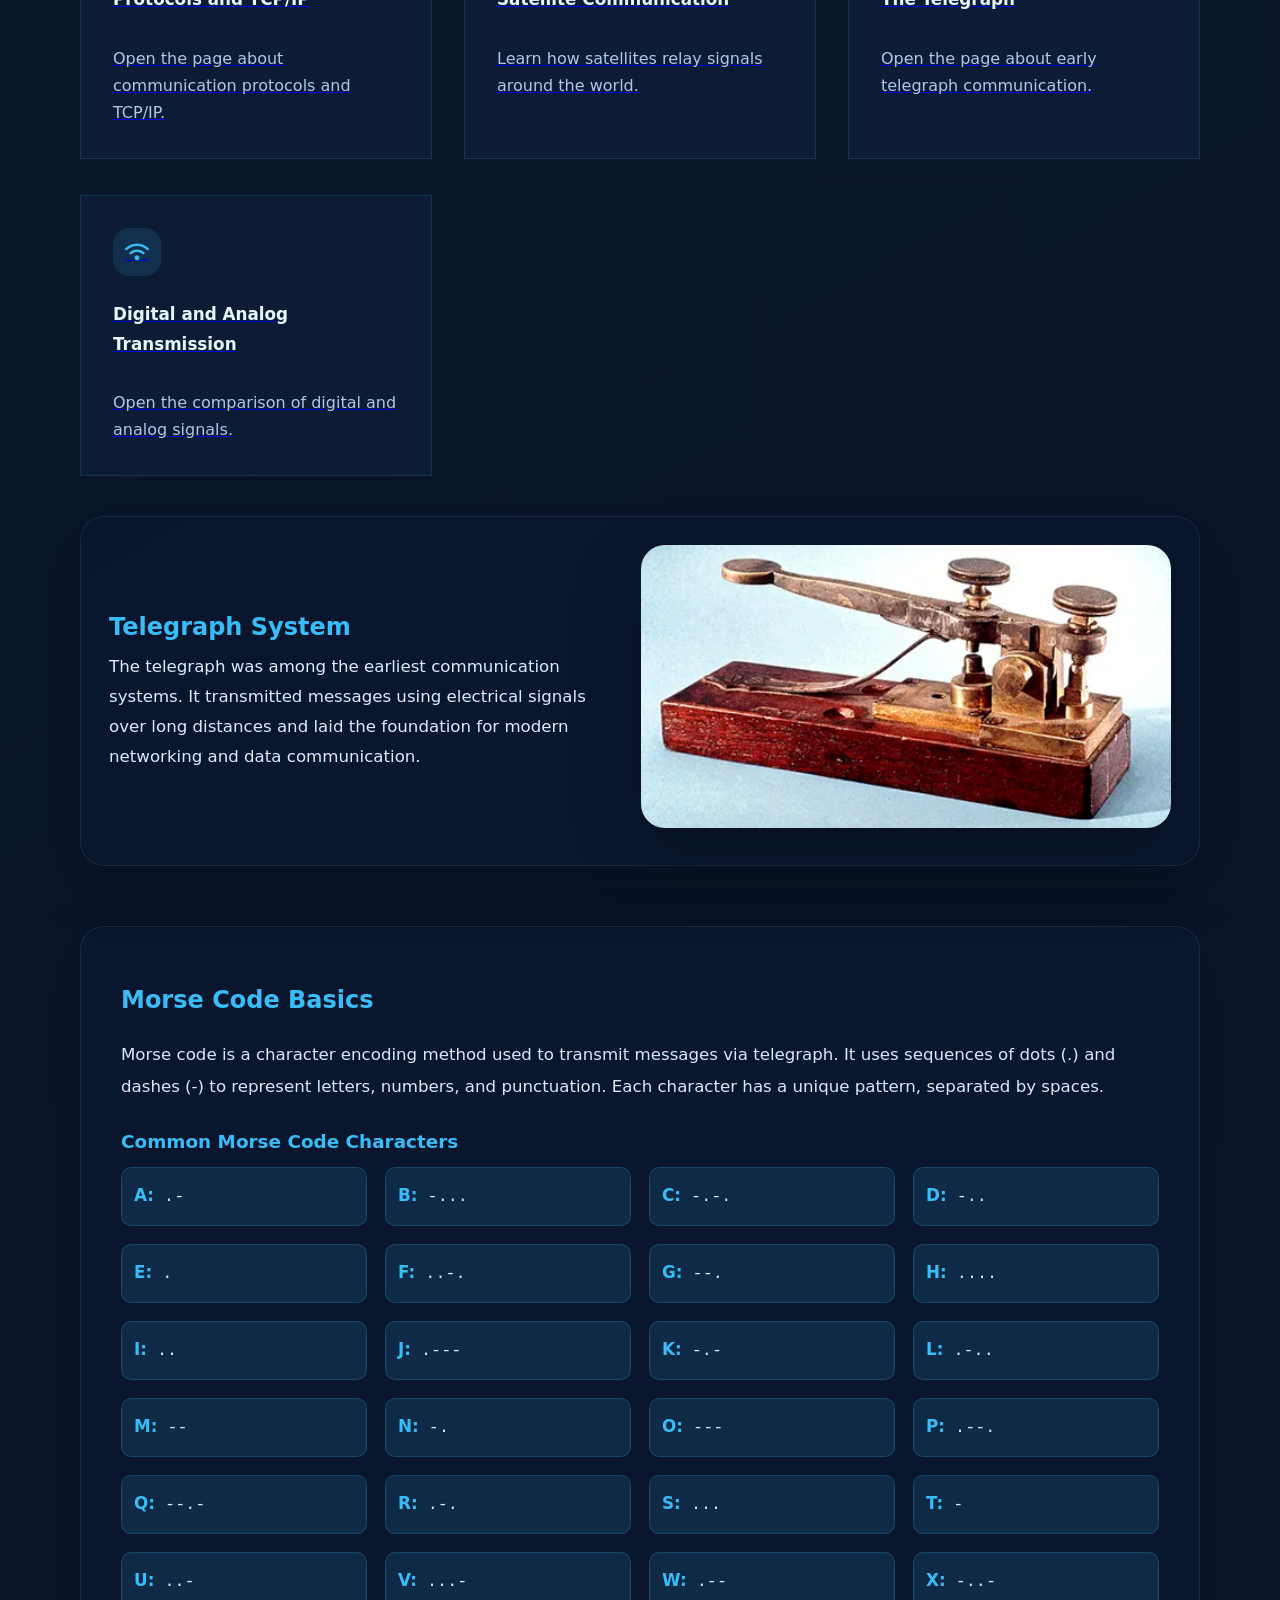
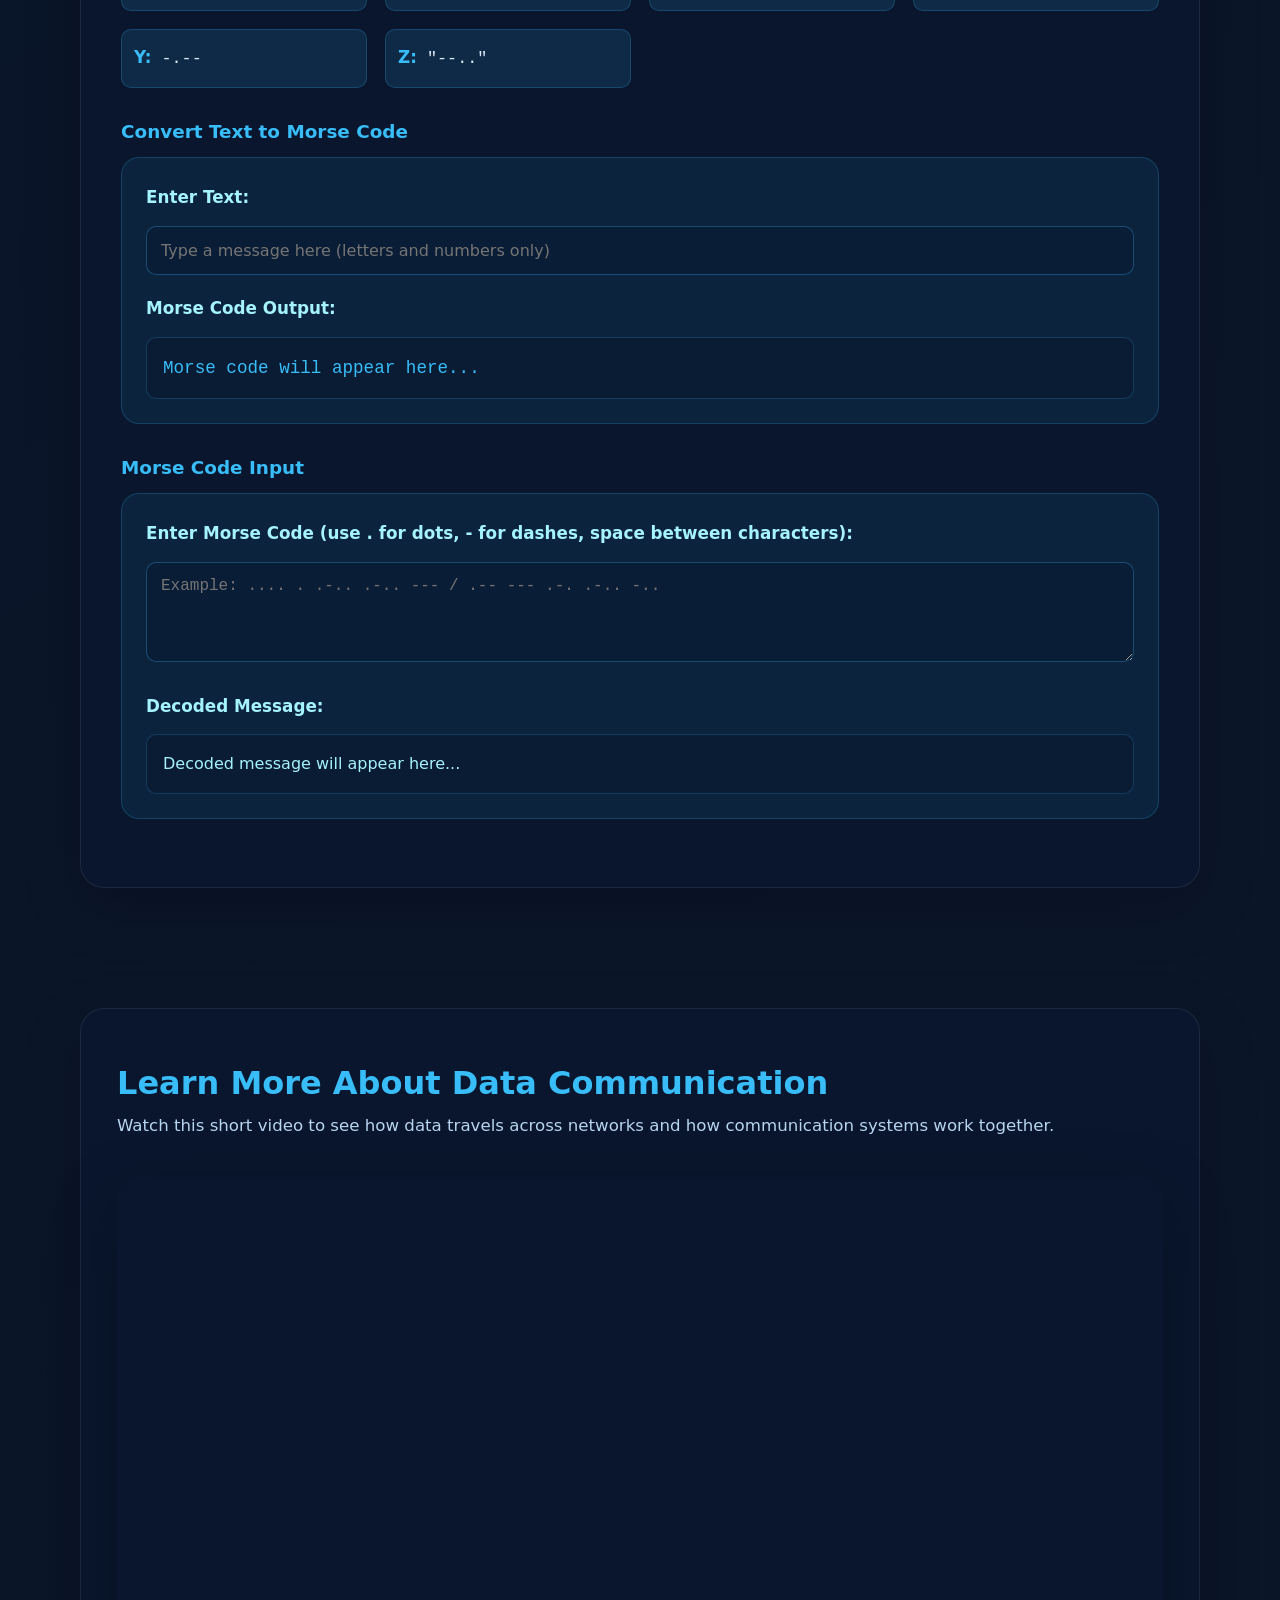
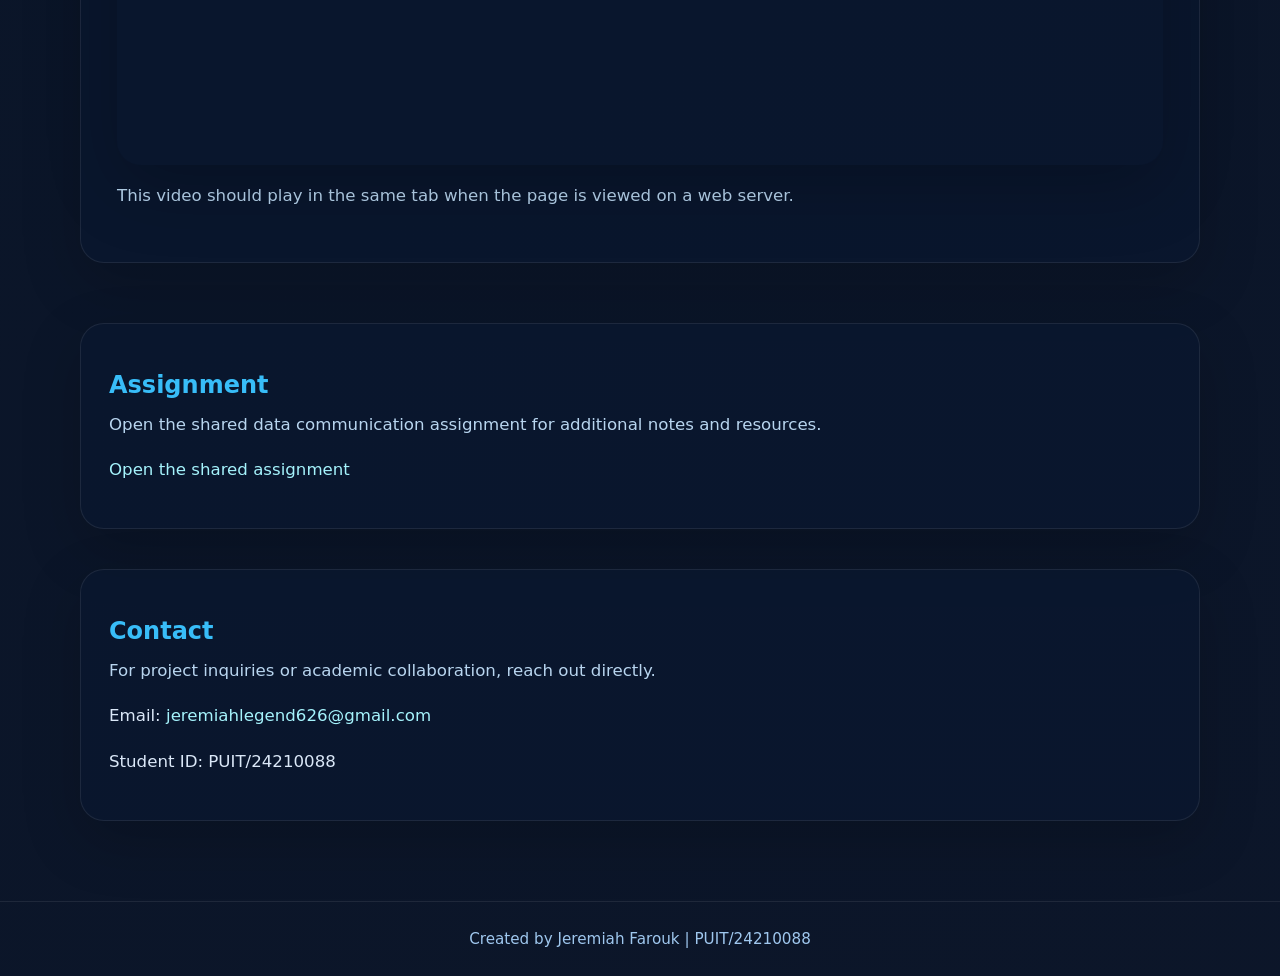
==== commit 1cc431cd: "Add files via upload" ====
--- a/index.html
+++ b/index.html
@@ -3,7 +3,7 @@
 <head>
   <meta charset="UTF-8">
   <meta name="viewport" content="width=device-width, initial-scale=1.0">
-  <title>Data Communication Summary</title>
+  <title>Data Communication Assignment</title>
   <link rel="stylesheet" href="styles.css">
   <link rel="stylesheet" href="https://cdnjs.cloudflare.com/ajax/libs/font-awesome/6.4.0/css/all.min.css" integrity="sha512-p1Cm+S3X7RmOISVSu6Jz91FJjrNn3iDATC+6CDj1O7+snnVQoQu/6W+T7y9FqXsJCHmqqiVXd5N6eeGdX6f+Uw==" crossorigin="anonymous" referrerpolicy="no-referrer" />
 </head>
@@ -15,15 +15,22 @@
       <a href="#home">Home</a>
       <a href="#topics">Topics</a>
       <a href="#telegraph">Telegraph</a>
+      <a href="#document">Document</a>
       <a href="#contact">Contact</a>
     </div>
   </nav>
   <main>
     <section id="home" class="hero-section">
       <div class="container hero-grid">
+        <div class="assignment-header" style="grid-column: 1 / -1; margin-bottom: 24px;">
+          <h1 style="font-size: 2.4rem; color: #38bdf8; margin: 0;">Assignment: Data Communication</h1>
+          <p class="subtle-text" style="margin-top: 8px;">A summary of core data communication topics and practical examples.</p>
+        </div>
         <div class="card profile-card">
           <div class="profile-head">
-            <img src="profile.jpg" alt="Student Image">
+            <a href="profile.jpg" target="_blank" rel="noopener noreferrer">
+              <img src="profile.jpg" alt="Student Image">
+            </a>
             <div>
               <h2>Jeremiah Farouk</h2>
               <p class="subtle-text">PUIT/24210088 • Data Communication Student</p>
@@ -214,9 +221,19 @@
             </div>
           </div>
           <div class="video-wrapper">
-            <iframe width="560" height="315" src="https://www.youtube.com/embed/dJfwgqB3XVE?si=1-KrAoKsZVcilVrt" title="YouTube video player" frameborder="0" allow="accelerometer; autoplay; clipboard-write; encrypted-media; gyroscope; picture-in-picture; web-share" referrerpolicy="strict-origin-when-cross-origin" allowfullscreen></iframe>
+            <iframe width="560" height="315" src="https://www.youtube.com/embed/ULgKbLWhgEM?si=8rHMNP0_0eY_29gy" title="YouTube video player" frameborder="0" allow="accelerometer; autoplay; clipboard-write; encrypted-media; gyroscope; picture-in-picture; web-share" referrerpolicy="strict-origin-when-cross-origin" allowfullscreen></iframe>
           </div>
           <p class="subtle-text" id="video-note" style="margin-top: 16px;">This video should play in the same tab when the page is viewed on a web server.</p>
+        </div>
+      </div>
+    </section>
+
+    <section id="document" class="document-section">
+      <div class="container">
+        <div class="card contact-card">
+          <h2>Assignment</h2>
+          <p class="subtle-text">Open the shared data communication assignment for additional notes and resources.</p>
+          <p><a href="https://docs.google.com/document/d/1MKmk8TD52BsxhhpQ6v7rHuJrL-PrUki7/edit?usp=sharing&ouid=112747157149572128669&rtpof=true&sd=true">Open the shared assignment</a></p>
         </div>
       </div>
     </section>
@@ -226,7 +243,7 @@
         <div class="card contact-card">
           <h2>Contact</h2>
           <p class="subtle-text">For project inquiries or academic collaboration, reach out directly.</p>
-          <p>Email: <a href="mailto:jeremiah@example.com">jeremiah@example.com</a></p>
+          <p>Email: <a href="mailto:jeremiahlegend626@gmail.com">jeremiahlegend626@gmail.com</a></p>
           <p>Student ID: PUIT/24210088</p>
         </div>
       </div>
